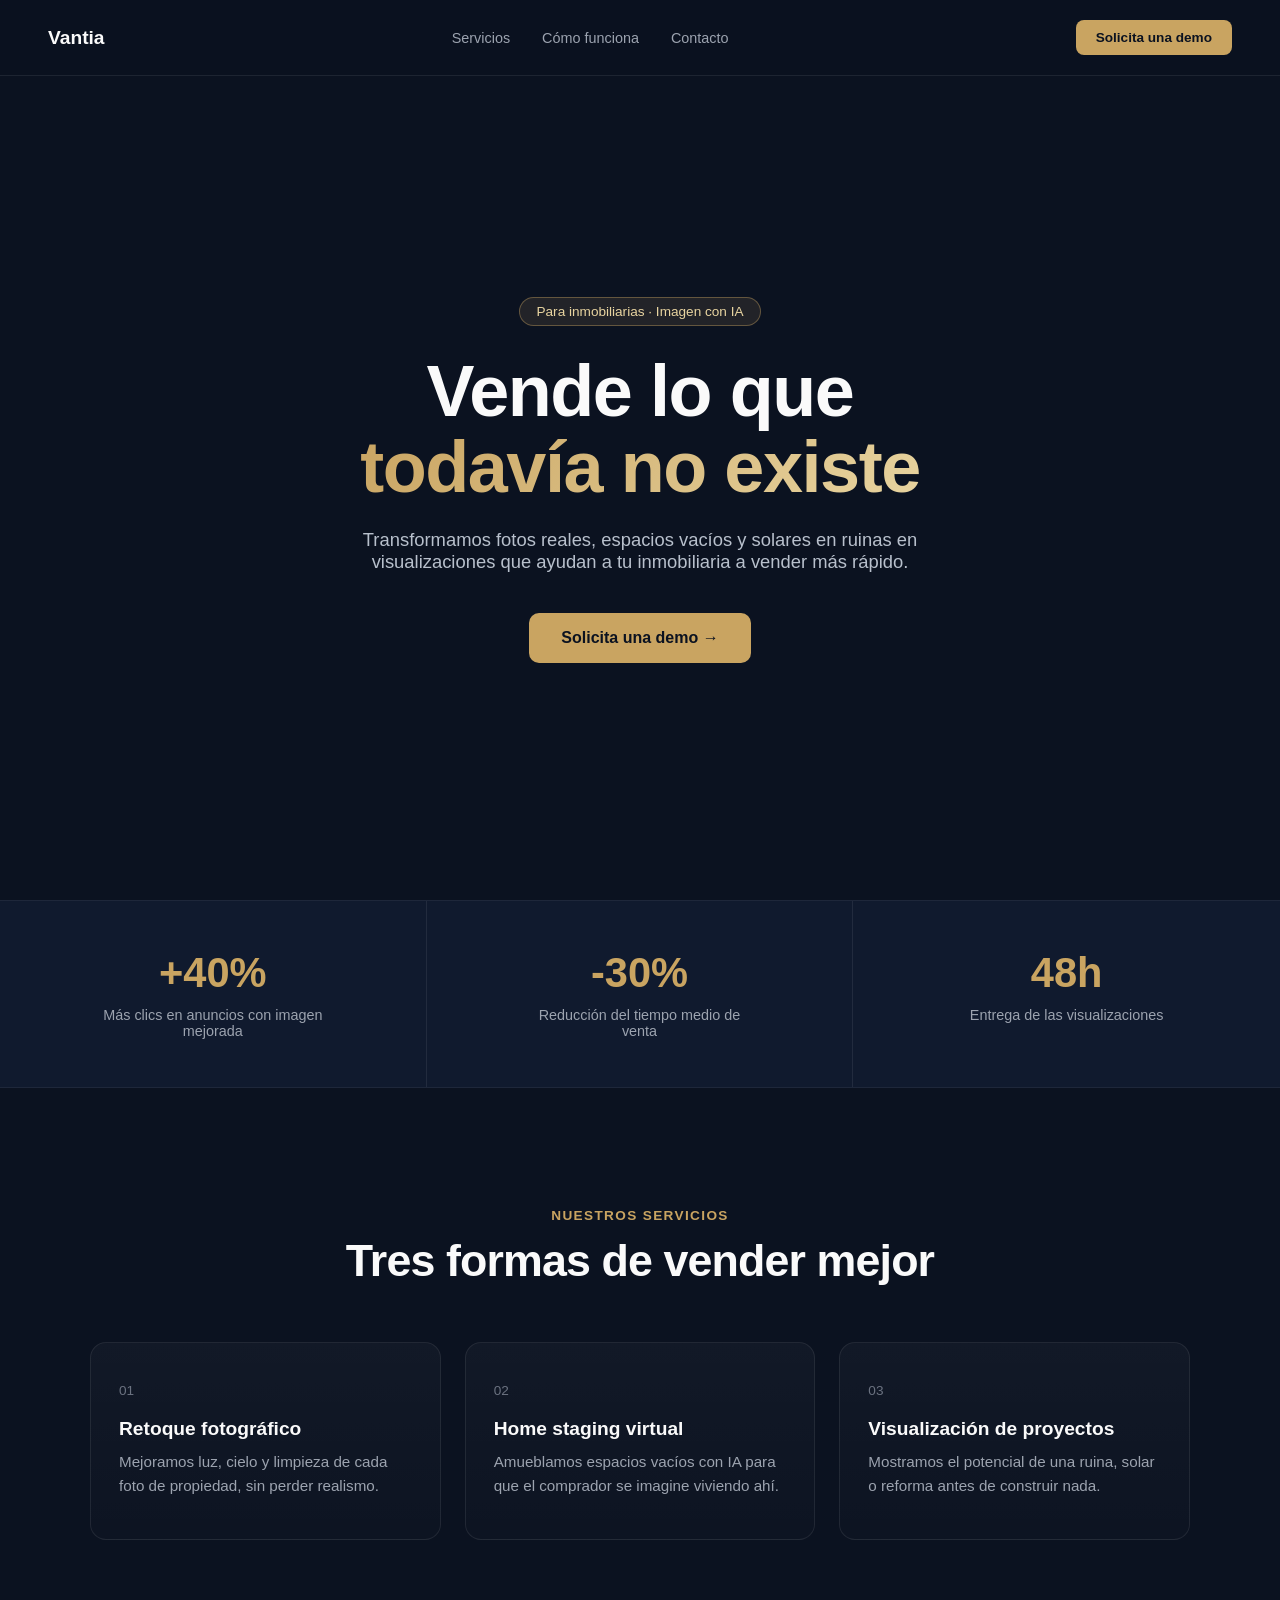
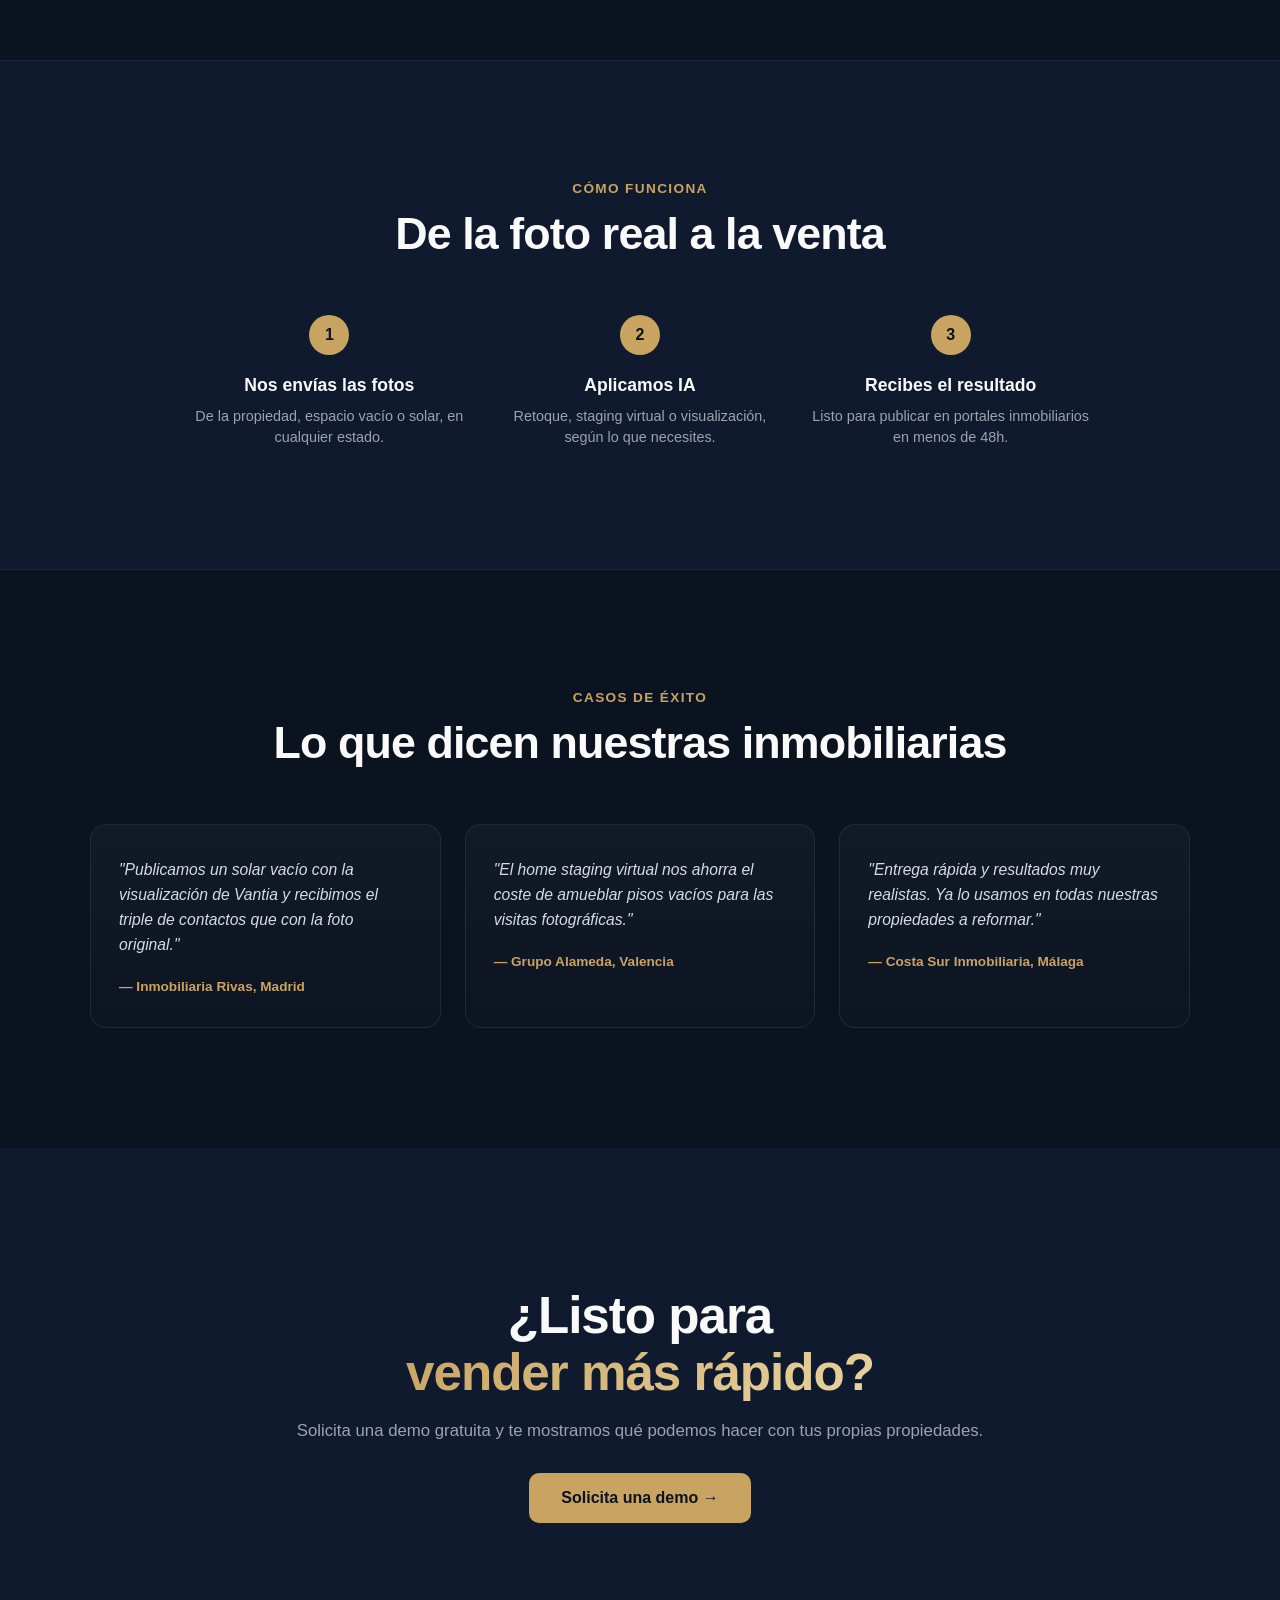
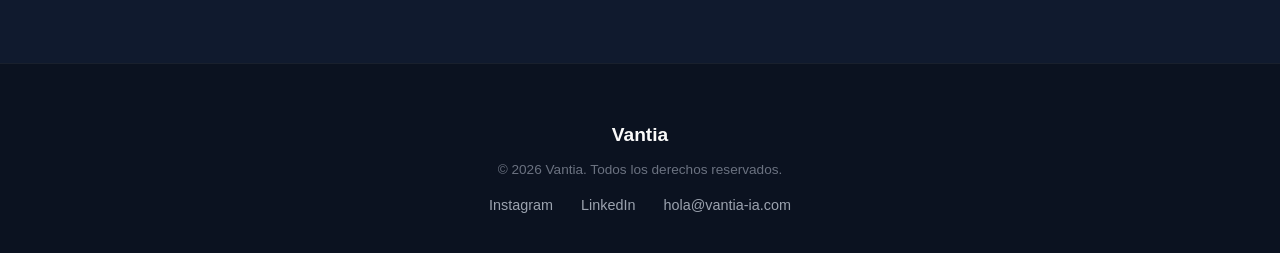
==== index.html @ fb5b7d3c "Primera versión de Vantia" ====
<!DOCTYPE html>
<html lang="es">
<head>
    <meta charset="UTF-8">
    <meta name="viewport" content="width=device-width, initial-scale=1.0">
    <title>Vantia · Imagen con IA para inmobiliarias</title>
    <link rel="stylesheet" href="style.css">
</head>
<body>

    <nav class="navbar">
        <span class="logo">Vantia</span>
        <div class="nav-links">
            <a href="#servicios">Servicios</a>
            <a href="#proceso">Cómo funciona</a>
            <a href="#contacto">Contacto</a>
        </div>
        <a href="https://wa.me/34TUNUMERO?text=Hola%2C%20quiero%20una%20demo%20para%20mi%20inmobiliaria" class="nav-cta" target="_blank">Solicita una demo</a>
    </nav>

    <header class="hero">
        <div class="hero-bg"></div>
        <span class="badge">Para inmobiliarias · Imagen con IA</span>
        <h1>Vende lo que<br><span class="gradient-text">todavía no existe</span></h1>
        <p class="subtitulo">Transformamos fotos reales, espacios vacíos y solares en ruinas en visualizaciones que ayudan a tu inmobiliaria a vender más rápido.</p>
        <button class="cta-btn" onclick="window.open('https://wa.me/34TUNUMERO?text=Hola%2C%20quiero%20una%20demo%20para%20mi%20inmobiliaria', '_blank')">Solicita una demo →</button>
    </header>

    <section class="stats-row">
        <div class="stat">
            <span class="numero">+40%</span>
            <p>Más clics en anuncios con imagen mejorada</p>
        </div>
        <div class="stat">
            <span class="numero">-30%</span>
            <p>Reducción del tiempo medio de venta</p>
        </div>
        <div class="stat">
            <span class="numero">48h</span>
            <p>Entrega de las visualizaciones</p>
        </div>
    </section>

    <section class="servicios" id="servicios">
        <span class="eyebrow">Nuestros servicios</span>
        <h2>Tres formas de vender mejor</h2>
        <div class="servicios-grid">
            <div class="servicio-card">
                <span class="card-num">01</span>
                <h3>Retoque fotográfico</h3>
                <p>Mejoramos luz, cielo y limpieza de cada foto de propiedad, sin perder realismo.</p>
            </div>
            <div class="servicio-card">
                <span class="card-num">02</span>
                <h3>Home staging virtual</h3>
                <p>Amueblamos espacios vacíos con IA para que el comprador se imagine viviendo ahí.</p>
            </div>
            <div class="servicio-card">
                <span class="card-num">03</span>
                <h3>Visualización de proyectos</h3>
                <p>Mostramos el potencial de una ruina, solar o reforma antes de construir nada.</p>
            </div>
        </div>
    </section>

    <section class="proceso" id="proceso">
        <span class="eyebrow">Cómo funciona</span>
        <h2>De la foto real a la venta</h2>
        <div class="proceso-grid">
            <div class="proceso-item">
                <span class="proceso-num">1</span>
                <h4>Nos envías las fotos</h4>
                <p>De la propiedad, espacio vacío o solar, en cualquier estado.</p>
            </div>
            <div class="proceso-item">
                <span class="proceso-num">2</span>
                <h4>Aplicamos IA</h4>
                <p>Retoque, staging virtual o visualización, según lo que necesites.</p>
            </div>
            <div class="proceso-item">
                <span class="proceso-num">3</span>
                <h4>Recibes el resultado</h4>
                <p>Listo para publicar en portales inmobiliarios en menos de 48h.</p>
            </div>
        </div>
    </section>

    <section class="testimonios">
        <span class="eyebrow">Casos de éxito</span>
        <h2>Lo que dicen nuestras inmobiliarias</h2>
        <div class="testimonios-grid">
            <div class="testimonio-card">
                <p>"Publicamos un solar vacío con la visualización de Vantia y recibimos el triple de contactos que con la foto original."</p>
                <span class="testimonio-autor">— Inmobiliaria Rivas, Madrid</span>
            </div>
            <div class="testimonio-card">
                <p>"El home staging virtual nos ahorra el coste de amueblar pisos vacíos para las visitas fotográficas."</p>
                <span class="testimonio-autor">— Grupo Alameda, Valencia</span>
            </div>
            <div class="testimonio-card">
                <p>"Entrega rápida y resultados muy realistas. Ya lo usamos en todas nuestras propiedades a reformar."</p>
                <span class="testimonio-autor">— Costa Sur Inmobiliaria, Málaga</span>
            </div>
        </div>
    </section>

    <section class="cta-final" id="contacto">
        <h2>¿Listo para<br><span class="gradient-text">vender más rápido?</span></h2>
        <p>Solicita una demo gratuita y te mostramos qué podemos hacer con tus propias propiedades.</p>
        <button class="cta-btn" onclick="window.open('https://wa.me/34TUNUMERO?text=Hola%2C%20quiero%20una%20demo%20para%20mi%20inmobiliaria', '_blank')">Solicita una demo →</button>
    </section>

    <footer class="footer">
        <span class="logo">Vantia</span>
        <p>&copy; 2026 Vantia. Todos los derechos reservados.</p>
        <div class="footer-links">
            <a href="#">Instagram</a>
            <a href="#">LinkedIn</a>
            <a href="mailto:hola@vantia-ia.com">hola@vantia-ia.com</a>
        </div>
    </footer>

</body>
</html>
---- style.css ----
* {
    margin: 0;
    padding: 0;
    box-sizing: border-box;
}

body {
    font-family: 'Inter', sans-serif;
    background-color: #0B1220;
    color: #D6DCE5;
    overflow-x: hidden;
}

.gradient-text {
    background: linear-gradient(135deg, #C9A461, #E8D4A0);
    -webkit-background-clip: text;
    background-clip: text;
    color: transparent;
}

.eyebrow {
    display: block;
    font-size: 0.85rem;
    font-weight: 600;
    letter-spacing: 0.1em;
    text-transform: uppercase;
    color: #C9A461;
    margin-bottom: 12px;
}

.navbar {
    position: fixed;
    top: 0;
    left: 0;
    right: 0;
    display: flex;
    justify-content: space-between;
    align-items: center;
    padding: 20px 48px;
    background: rgba(11, 18, 32, 0.85);
    backdrop-filter: blur(12px);
    border-bottom: 1px solid rgba(255, 255, 255, 0.08);
    z-index: 100;
}

.logo {
    font-family: 'Space Grotesk', sans-serif;
    font-weight: 700;
    font-size: 1.2rem;
    color: #FAFAFA;
}

.nav-links {
    display: flex;
    gap: 32px;
}

.nav-links a {
    color: #9CA3AF;
    text-decoration: none;
    font-size: 0.9rem;
    transition: color 0.2s ease;
}

.nav-links a:hover {
    color: #C9A461;
}

.nav-cta {
    color: #0B1220;
    background-color: #C9A461;
    text-decoration: none;
    font-size: 0.85rem;
    font-weight: 700;
    padding: 10px 20px;
    border-radius: 8px;
    transition: transform 0.2s ease;
}

.nav-cta:hover {
    transform: scale(1.04);
}

.hero {
    position: relative;
    min-height: 100vh;
    display: flex;
    flex-direction: column;
    justify-content: center;
    align-items: center;
    text-align: center;
    padding: 140px 20px 80px;
    overflow: hidden;
}

.hero-bg {
    position: absolute;
    top: 0;
    left: 0;
    width: 100%;
    height: 100%;
    background-image: url('https://images.unsplash.com/photo-1758448756207-54505680d130?auto=format&fit=crop&w=1600&q=80');
    background-size: cover;
    background-position: center;
    z-index: -2;
}

.hero-bg::after {
    content: '';
    position: absolute;
    top: 0;
    left: 0;
    width: 100%;
    height: 100%;
    background: linear-gradient(180deg, rgba(11,18,32,0.9) 0%, rgba(11,18,32,0.75) 50%, rgba(11,18,32,0.97) 100%);
}

.badge {
    position: relative;
    font-size: 0.85rem;
    padding: 6px 16px;
    border: 1px solid rgba(201, 164, 97, 0.4);
    border-radius: 20px;
    background: rgba(201, 164, 97, 0.12);
    color: #E8D4A0;
    margin-bottom: 28px;
}

.hero h1 {
    position: relative;
    font-family: 'Space Grotesk', sans-serif;
    font-size: 4.5rem;
    line-height: 1.05;
    font-weight: 700;
    color: #FAFAFA;
    margin-bottom: 24px;
    letter-spacing: -0.02em;
}

.hero .subtitulo {
    position: relative;
    font-size: 1.15rem;
    color: #B8C0CC;
    max-width: 560px;
    margin-bottom: 40px;
}

.cta-btn {
    background-color: #C9A461;
    color: #0B1220;
    border: none;
    padding: 16px 32px;
    font-size: 1rem;
    font-weight: 700;
    border-radius: 10px;
    cursor: pointer;
    transition: transform 0.2s ease, box-shadow 0.2s ease;
}

.cta-btn:hover {
    transform: scale(1.05);
    box-shadow: 0 0 30px rgba(201, 164, 97, 0.3);
}

/* Barra de estadísticas */
.stats-row {
    display: grid;
    grid-template-columns: repeat(3, 1fr);
    background-color: #101A2E;
    border-top: 1px solid rgba(255,255,255,0.06);
    border-bottom: 1px solid rgba(255,255,255,0.06);
}

.stat {
    text-align: center;
    padding: 48px 32px;
    border-right: 1px solid rgba(255,255,255,0.08);
}

.stat:last-child {
    border-right: none;
}

.stat .numero {
    display: block;
    font-family: 'Space Grotesk', sans-serif;
    font-size: 2.6rem;
    font-weight: 700;
    color: #C9A461;
    margin-bottom: 10px;
}

.stat p {
    color: #9CA3AF;
    font-size: 0.9rem;
    max-width: 220px;
    margin: 0 auto;
}

/* Sección Servicios */
.servicios {
    padding: 120px 48px;
    text-align: center;
    background-color: #0B1220;
}

.servicios h2 {
    font-family: 'Space Grotesk', sans-serif;
    font-size: 2.8rem;
    font-weight: 700;
    color: #FAFAFA;
    margin-bottom: 56px;
    letter-spacing: -0.02em;
}

.servicios-grid {
    display: grid;
    grid-template-columns: repeat(3, 1fr);
    gap: 24px;
    max-width: 1100px;
    margin: 0 auto;
}

.servicio-card {
    position: relative;
    background: linear-gradient(180deg, rgba(255,255,255,0.03), rgba(255,255,255,0.01));
    border: 1px solid rgba(255, 255, 255, 0.08);
    padding: 40px 28px;
    border-radius: 16px;
    text-align: left;
    transition: border-color 0.2s ease, transform 0.2s ease;
}

.servicio-card:hover {
    border-color: rgba(201, 164, 97, 0.5);
    transform: translateY(-6px);
}

.card-num {
    display: block;
    font-family: 'Space Grotesk', sans-serif;
    font-size: 0.85rem;
    color: #6B7280;
    margin-bottom: 20px;
}

.servicio-card h3 {
    font-family: 'Space Grotesk', sans-serif;
    color: #FAFAFA;
    font-size: 1.2rem;
    margin-bottom: 10px;
}

.servicio-card p {
    color: #9CA3AF;
    line-height: 1.6;
    font-size: 0.95rem;
}

/* Sección Proceso */
.proceso {
    padding: 120px 48px;
    text-align: center;
    background-color: #101A2E;
    border-top: 1px solid rgba(255,255,255,0.06);
    border-bottom: 1px solid rgba(255,255,255,0.06);
}

.proceso h2 {
    font-family: 'Space Grotesk', sans-serif;
    font-size: 2.8rem;
    font-weight: 700;
    color: #FAFAFA;
    margin-bottom: 56px;
    letter-spacing: -0.02em;
}

.proceso-grid {
    display: grid;
    grid-template-columns: repeat(3, 1fr);
    gap: 32px;
    max-width: 900px;
    margin: 0 auto;
}

.proceso-num {
    display: inline-flex;
    align-items: center;
    justify-content: center;
    width: 40px;
    height: 40px;
    border-radius: 50%;
    background-color: #C9A461;
    color: #0B1220;
    font-family: 'Space Grotesk', sans-serif;
    font-weight: 700;
    margin-bottom: 20px;
}

.proceso-item h4 {
    font-family: 'Space Grotesk', sans-serif;
    color: #FAFAFA;
    font-size: 1.1rem;
    margin-bottom: 10px;
}

.proceso-item p {
    color: #9CA3AF;
    font-size: 0.9rem;
    line-height: 1.5;
}

/* Testimonios */
.testimonios {
    padding: 120px 48px;
    text-align: center;
    background-color: #0B1220;
}

.testimonios h2 {
    font-family: 'Space Grotesk', sans-serif;
    font-size: 2.8rem;
    font-weight: 700;
    color: #FAFAFA;
    margin-bottom: 56px;
    letter-spacing: -0.02em;
}

.testimonios-grid {
    display: grid;
    grid-template-columns: repeat(3, 1fr);
    gap: 24px;
    max-width: 1100px;
    margin: 0 auto;
}

.testimonio-card {
    background: linear-gradient(180deg, rgba(255,255,255,0.03), rgba(255,255,255,0.01));
    border: 1px solid rgba(255, 255, 255, 0.08);
    border-radius: 16px;
    padding: 32px 28px;
    text-align: left;
}

.testimonio-card p {
    color: #D6DCE5;
    font-size: 0.98rem;
    line-height: 1.6;
    margin-bottom: 20px;
    font-style: italic;
}

.testimonio-autor {
    color: #C9A461;
    font-size: 0.85rem;
    font-weight: 600;
}

/* CTA Final */
.cta-final {
    padding: 140px 48px;
    text-align: center;
    background-color: #101A2E;
}

.cta-final h2 {
    font-family: 'Space Grotesk', sans-serif;
    font-size: 3.2rem;
    line-height: 1.1;
    font-weight: 700;
    color: #FAFAFA;
    margin-bottom: 20px;
    letter-spacing: -0.02em;
}

.cta-final p {
    font-size: 1.05rem;
    color: #9CA3AF;
    margin-bottom: 32px;
}

/* Footer */
.footer {
    padding: 60px 48px 40px;
    text-align: center;
    background-color: #0B1220;
    border-top: 1px solid rgba(255, 255, 255, 0.06);
}

.footer .logo {
    display: block;
    margin-bottom: 16px;
}

.footer p {
    color: #6B7280;
    font-size: 0.85rem;
}

.footer-links {
    margin-top: 20px;
    display: flex;
    justify-content: center;
    gap: 28px;
}

.footer-links a {
    color: #9CA3AF;
    text-decoration: none;
    font-size: 0.9rem;
    transition: color 0.2s ease;
}

.footer-links a:hover {
    color: #C9A461;
}

/* Responsive */
@media (max-width: 900px) {
    .nav-links {
        display: none;
    }
    .hero h1 {
        font-size: 2.6rem;
    }
    .stats-row,
    .servicios-grid,
    .proceso-grid,
    .testimonios-grid {
        grid-template-columns: 1fr;
    }
    .cta-final h2 {
        font-size: 2.2rem;
    }
}
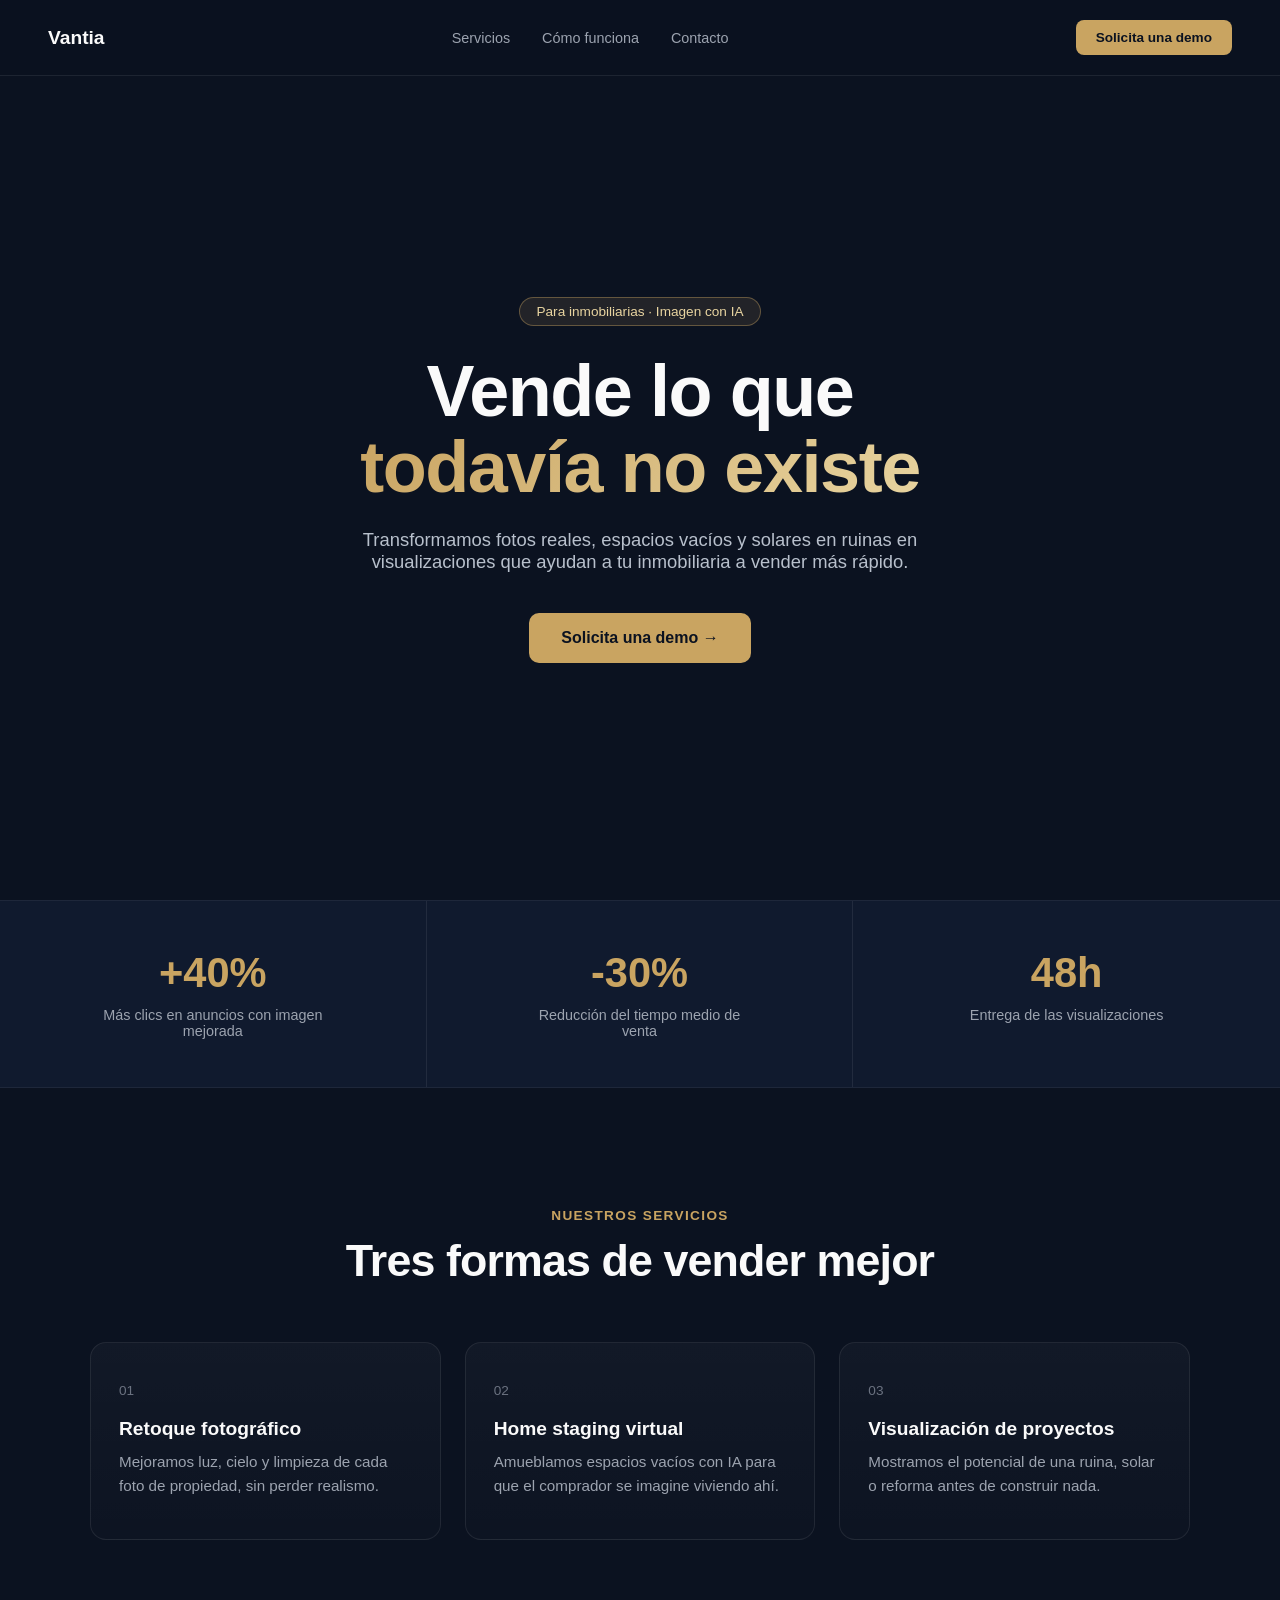
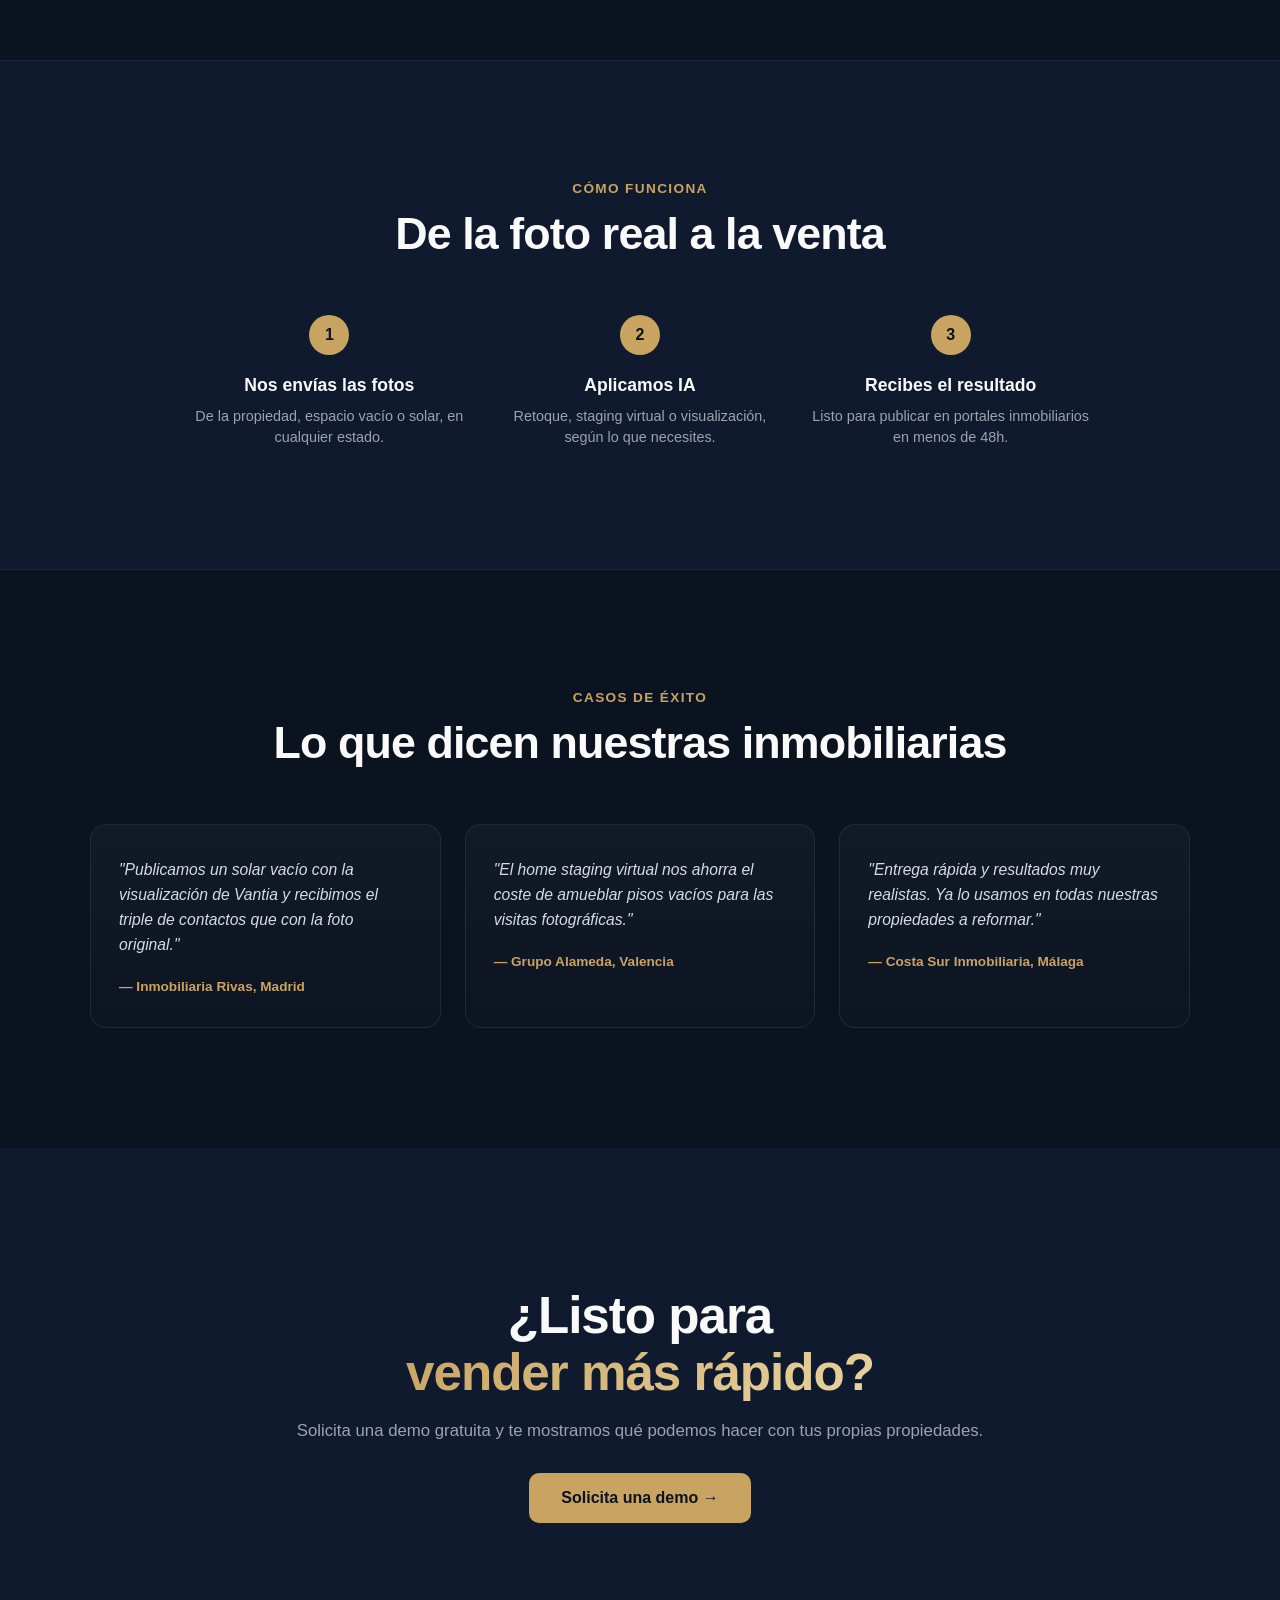
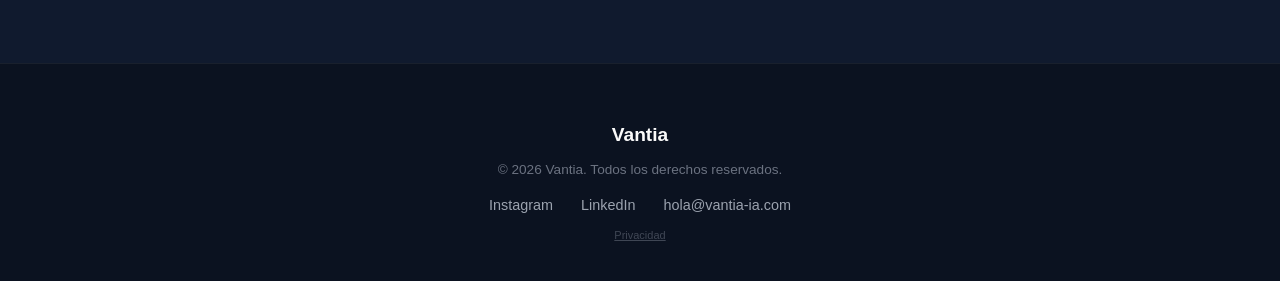
==== commit d10db0a7: "SEO: robots.txt, 404, pages légales, OG tags, schema.org, CTA sticky (checklist 20 points)" ====
--- a/index.html
+++ b/index.html
@@ -4,7 +4,29 @@
     <meta charset="UTF-8">
     <meta name="viewport" content="width=device-width, initial-scale=1.0">
     <title>Vantia · Imagen con IA para inmobiliarias</title>
+  <meta name="description" content="Vantia genera imágenes con IA para inmobiliarias: vende propiedades que todavía no existen. Solicita una demo gratuita.">
+  <link rel="canonical" href="https://landrytalbotpro.github.io/vantia-ia/">
+  <meta property="og:type" content="website">
+  <meta property="og:title" content="Vantia · Imagen con IA para inmobiliarias">
+  <meta property="og:description" content="Vantia genera imágenes con IA para inmobiliarias: vende propiedades que todavía no existen. Solicita una demo gratuita.">
+  <meta property="og:url" content="https://landrytalbotpro.github.io/vantia-ia/">
+  <meta property="og:image" content="https://nuvorastudio.es/images/vantia.jpg">
+  <meta property="og:locale" content="es_ES">
+  <meta name="twitter:card" content="summary_large_image">
+  <meta name="twitter:title" content="Vantia · Imagen con IA para inmobiliarias">
+  <meta name="twitter:description" content="Vantia genera imágenes con IA para inmobiliarias: vende propiedades que todavía no existen. Solicita una demo gratuita.">
+  <meta name="twitter:image" content="https://nuvorastudio.es/images/vantia.jpg">
     <link rel="stylesheet" href="style.css">
+  <script type="application/ld+json">
+{
+  "@context": "https://schema.org",
+  "@type": "Organization",
+  "name": "Vantia",
+  "url": "https://landrytalbotpro.github.io/vantia-ia/",
+  "image": "https://nuvorastudio.es/images/vantia.jpg",
+  "telephone": "+34675153535"
+}
+  </script>
 </head>
 <body>
 
@@ -15,7 +37,7 @@
             <a href="#proceso">Cómo funciona</a>
             <a href="#contacto">Contacto</a>
         </div>
-        <a href="https://wa.me/34TUNUMERO?text=Hola%2C%20quiero%20una%20demo%20para%20mi%20inmobiliaria" class="nav-cta" target="_blank">Solicita una demo</a>
+        <a href="https://wa.me/34675153535?text=Hola%2C%20quiero%20una%20demo%20para%20mi%20inmobiliaria" class="nav-cta" target="_blank">Solicita una demo</a>
     </nav>
 
     <header class="hero">
@@ -23,7 +45,7 @@
         <span class="badge">Para inmobiliarias · Imagen con IA</span>
         <h1>Vende lo que<br><span class="gradient-text">todavía no existe</span></h1>
         <p class="subtitulo">Transformamos fotos reales, espacios vacíos y solares en ruinas en visualizaciones que ayudan a tu inmobiliaria a vender más rápido.</p>
-        <button class="cta-btn" onclick="window.open('https://wa.me/34TUNUMERO?text=Hola%2C%20quiero%20una%20demo%20para%20mi%20inmobiliaria', '_blank')">Solicita una demo →</button>
+        <button class="cta-btn" onclick="window.open('https://wa.me/34675153535?text=Hola%2C%20quiero%20una%20demo%20para%20mi%20inmobiliaria', '_blank')">Solicita una demo →</button>
     </header>
 
     <section class="stats-row">
@@ -107,7 +129,7 @@
     <section class="cta-final" id="contacto">
         <h2>¿Listo para<br><span class="gradient-text">vender más rápido?</span></h2>
         <p>Solicita una demo gratuita y te mostramos qué podemos hacer con tus propias propiedades.</p>
-        <button class="cta-btn" onclick="window.open('https://wa.me/34TUNUMERO?text=Hola%2C%20quiero%20una%20demo%20para%20mi%20inmobiliaria', '_blank')">Solicita una demo →</button>
+        <button class="cta-btn" onclick="window.open('https://wa.me/34675153535?text=Hola%2C%20quiero%20una%20demo%20para%20mi%20inmobiliaria', '_blank')">Solicita una demo →</button>
     </section>
 
     <footer class="footer">
@@ -118,7 +140,29 @@
             <a href="#">LinkedIn</a>
             <a href="mailto:hola@vantia-ia.com">hola@vantia-ia.com</a>
         </div>
-    </footer>
+    
+    <p style="text-align:center; font-size:11px; opacity:0.55; margin-top:16px;" class="nuvora-legal-link"><a href="privacidad.html" style="color:inherit;">Privacidad</a></p>
+</footer>
 
+
+  <!-- Sticky mobile CTA (ajouté — checklist Nuvora) -->
+  <style>
+  #nuvora-sticky-cta-bar {
+    position: fixed; left: 0; right: 0; bottom: 0; z-index: 9999;
+    display: none; justify-content: center; align-items: center;
+    padding: 12px 16px calc(12px + env(safe-area-inset-bottom, 0px));
+    background: rgba(20,20,20,0.96); backdrop-filter: blur(6px);
+  }
+  #nuvora-sticky-cta-bar a {
+    display: block; width: 100%; max-width: 480px; text-align: center;
+    background: #25D366; color: #fff; font-weight: 700; font-size: 15px;
+    padding: 13px 20px; border-radius: 999px; text-decoration: none;
+    font-family: system-ui, -apple-system, sans-serif;
+  }
+  @media (max-width: 780px) { #nuvora-sticky-cta-bar { display: flex; } }
+  </style>
+  <div id="nuvora-sticky-cta-bar">
+    <a href="https://wa.me/34675153535?text=Hola%2C%20quiero%20una%20demo%20para%20mi%20inmobiliaria" target="_blank" rel="noopener">💬 Solicitar demo — Respuesta en 24h</a>
+  </div>
 </body>
 </html>
